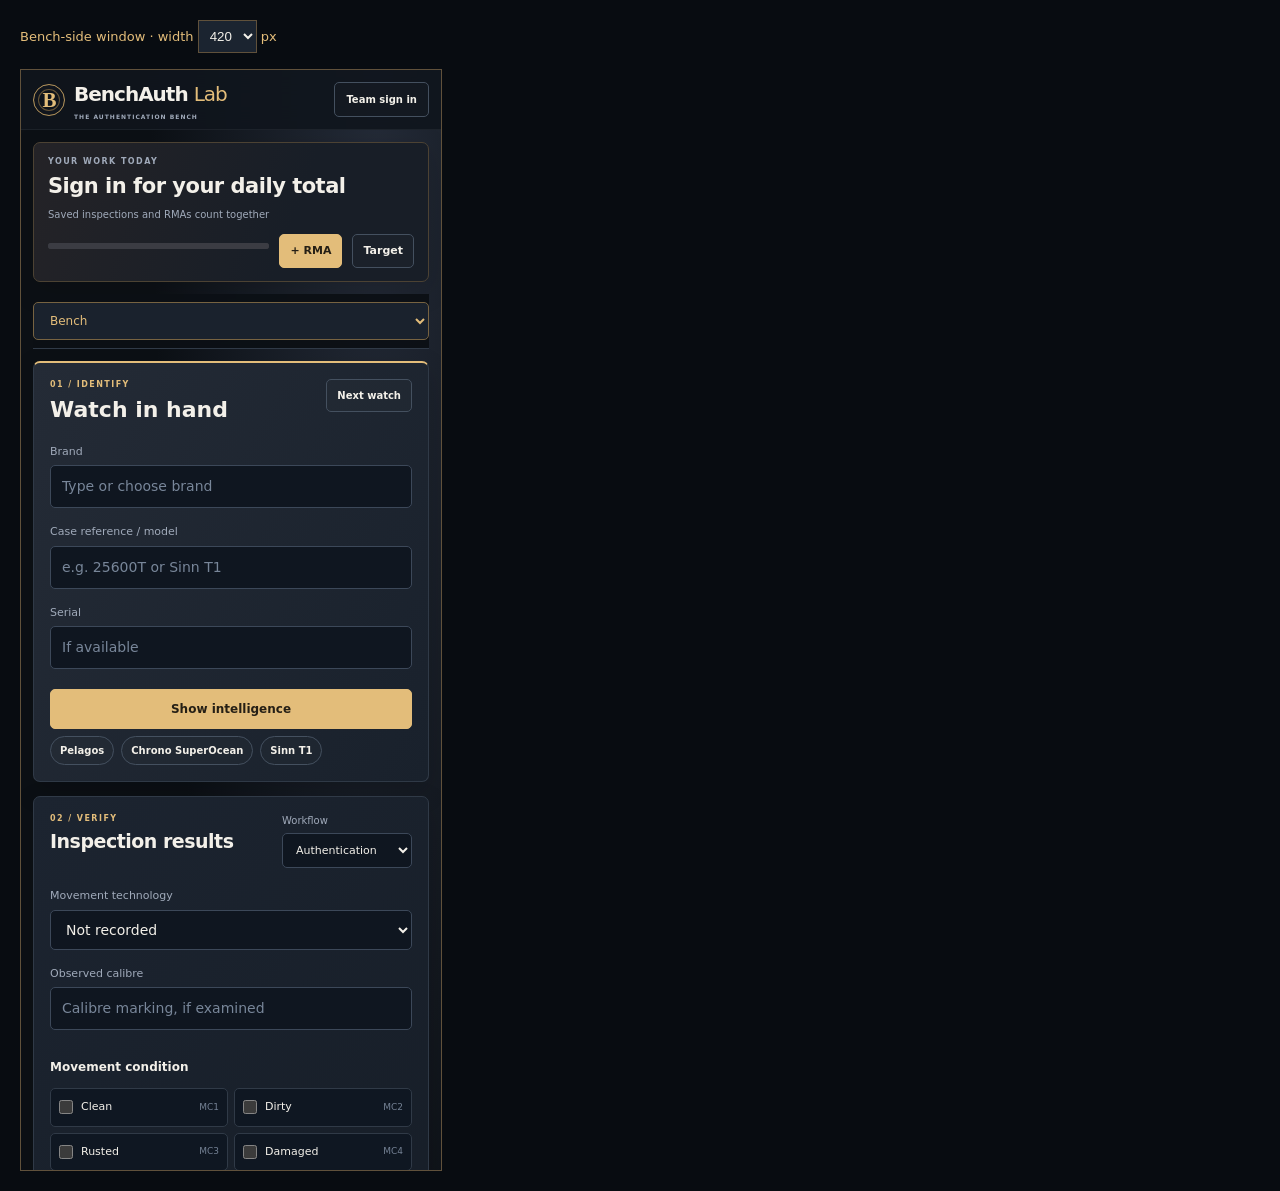
==== tests/narrow-preview.html @ 4a3a1af6 "Add compact bench-side layout with sticky section selector and vertically stacked workflow" ====
<!doctype html><html lang="en"><meta charset="utf-8"><meta name="viewport" content="width=device-width,initial-scale=1"><title>BenchAuth narrow-window preview</title><style>body{margin:0;background:#080c11;color:#e3bd7a;font:13px system-ui;padding:20px}label{display:block;margin-bottom:16px}select{padding:7px;background:#1b2430;color:#f3f0e9;border:1px solid #60513b}iframe{display:block;border:1px solid #60513b;width:420px;height:1100px;max-width:100%;background:#0c1015}</style><label>Bench-side window · width <select id="width" aria-label="Preview width"><option>320</option><option>360</option><option selected>420</option><option>540</option><option>640</option></select> px</label><iframe id="preview" title="BenchAuth narrow workstation" src="../?v=side01"></iframe><script>document.getElementById('width').onchange=e=>document.getElementById('preview').style.width=e.target.value+'px';</script></html>
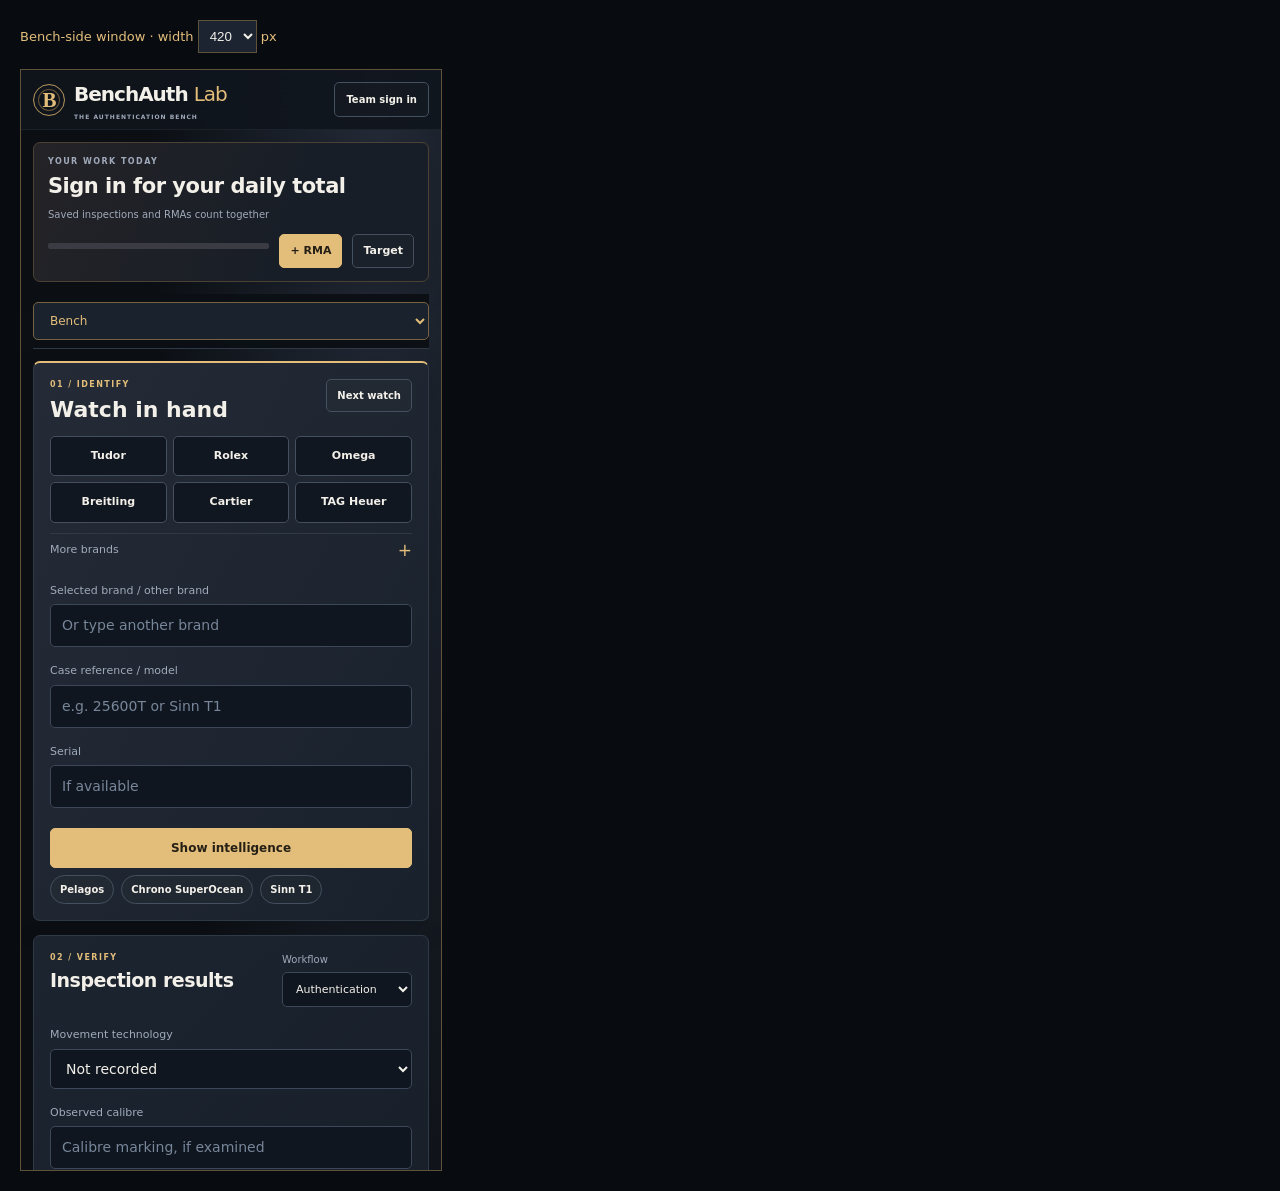
==== commit 274abb26: "Restore quick watch-brand buttons with selected state and additional brand choices" ====
--- a/tests/narrow-preview.html
+++ b/tests/narrow-preview.html
@@ -1 +1 @@
-<!doctype html><html lang="en"><meta charset="utf-8"><meta name="viewport" content="width=device-width,initial-scale=1"><title>BenchAuth narrow-window preview</title><style>body{margin:0;background:#080c11;color:#e3bd7a;font:13px system-ui;padding:20px}label{display:block;margin-bottom:16px}select{padding:7px;background:#1b2430;color:#f3f0e9;border:1px solid #60513b}iframe{display:block;border:1px solid #60513b;width:420px;height:1100px;max-width:100%;background:#0c1015}</style><label>Bench-side window · width <select id="width" aria-label="Preview width"><option>320</option><option>360</option><option selected>420</option><option>540</option><option>640</option></select> px</label><iframe id="preview" title="BenchAuth narrow workstation" src="../?v=side01"></iframe><script>document.getElementById('width').onchange=e=>document.getElementById('preview').style.width=e.target.value+'px';</script></html>+<!doctype html><html lang="en"><meta charset="utf-8"><meta name="viewport" content="width=device-width,initial-scale=1"><title>BenchAuth narrow-window preview</title><style>body{margin:0;background:#080c11;color:#e3bd7a;font:13px system-ui;padding:20px}label{display:block;margin-bottom:16px}select{padding:7px;background:#1b2430;color:#f3f0e9;border:1px solid #60513b}iframe{display:block;border:1px solid #60513b;width:420px;height:1100px;max-width:100%;background:#0c1015}</style><label>Bench-side window · width <select id="width" aria-label="Preview width"><option>320</option><option>360</option><option selected>420</option><option>540</option><option>640</option></select> px</label><iframe id="preview" title="BenchAuth narrow workstation" src="../?v=brands01"></iframe><script>document.getElementById('width').onchange=e=>document.getElementById('preview').style.width=e.target.value+'px';</script></html>
